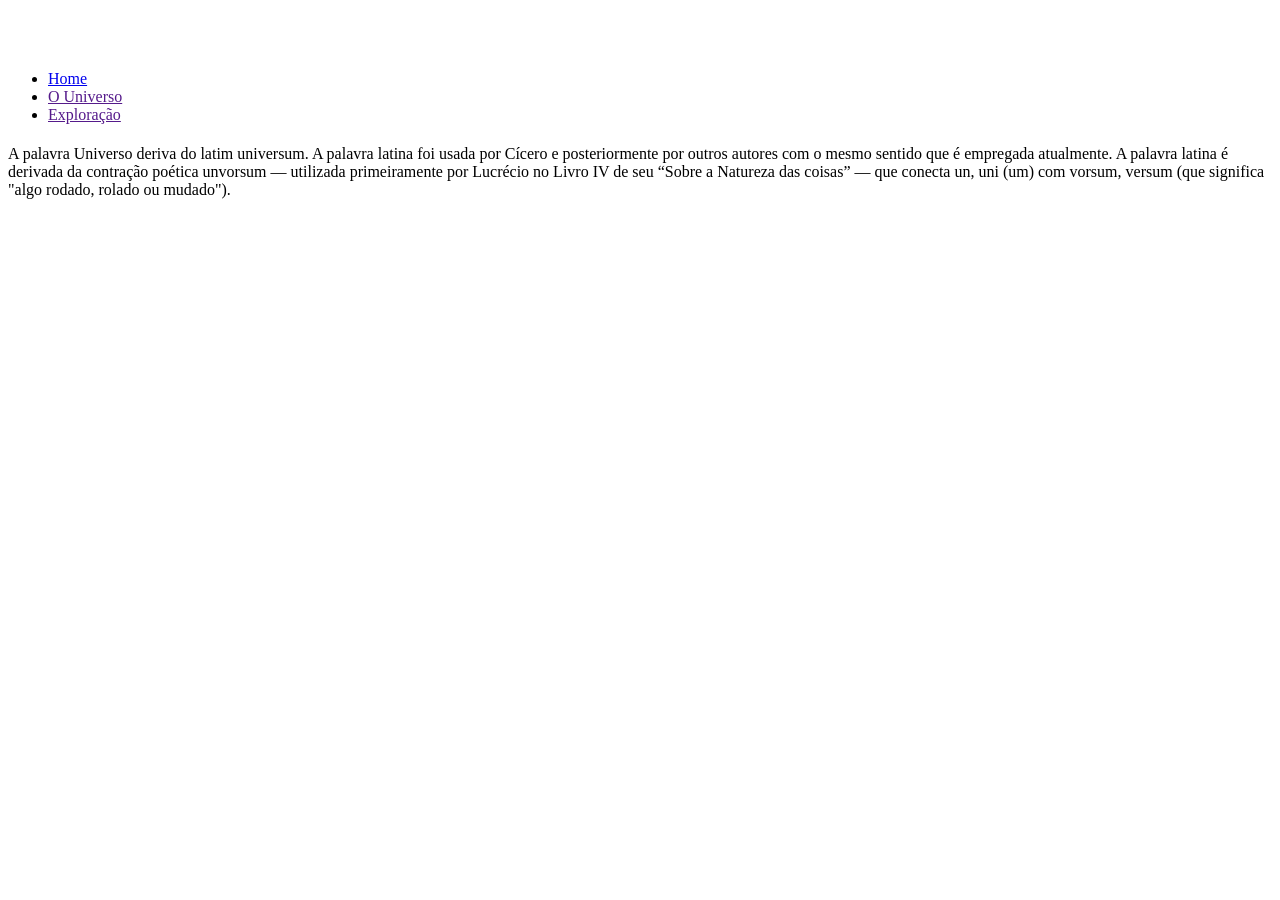
==== pages/universo.html @ 6acae5a5 "terceiro commit do HTML" ====
<!DOCTYPE html>
<html lang="pt-br">
<head>
    <meta charset="UTF-8">
    <meta name="viewport" content="width=device-width, initial-scale=1.0">
    <link rel="stylesheet" href="../styles/universo.css">
    <link rel="preconnect" href="https://fonts.googleapis.com">
    <link rel="preconnect" href="https://fonts.gstatic.com" crossorigin>
    <link href="https://fonts.googleapis.com/css2?family=Roboto:ital,wght@0,100..900;1,100..900&display=swap" rel="stylesheet">
    <title>O Universo</title>
</head>
<body>
    <header>      
        <img src="../assets/Vector.svg" alt="Logo do Universo">

        <nav>
            <ul>
                <li>                   
                    <a href="../index.html">Home</a>
                </li>
                <li>
                    <!-- cole aqui a class="ativa" e remova ela da âncora do HOME -->
                    <a href="" class="ativa">O Universo</a>
                </li>
                <li>
                    <a href="">Exploração</a>
                </li>
            </ul>
        </nav>
    </header>

    <main>
        <h1></h1>

        <p>A palavra Universo deriva do latim universum. A palavra latina foi usada por Cícero e posteriormente por outros autores com o mesmo sentido que é empregada atualmente. A palavra latina é derivada da contração poética unvorsum — utilizada primeiramente por Lucrécio no Livro IV de seu “Sobre a Natureza das coisas” — que conecta un, uni (um) com vorsum, versum (que significa "algo rodado, rolado ou mudado").</p>
    </main>
</body>
</html>
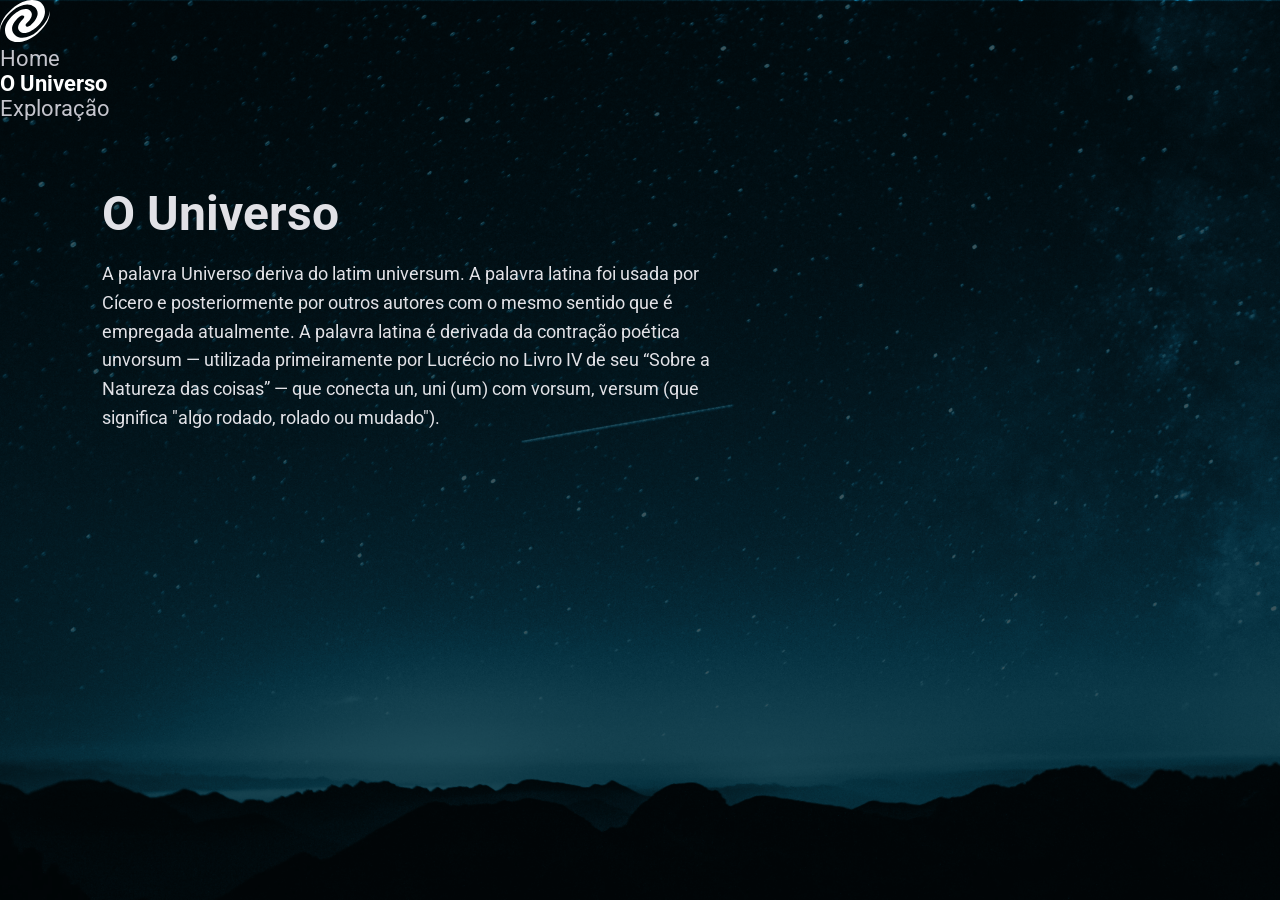
==== commit f715cdfd: "feat: desenvolvidas as páginas 1 e 2 do projeto" ====
--- a/pages/universo.html
+++ b/pages/universo.html
@@ -18,9 +18,8 @@
                 <li>                   
                     <a href="../index.html">Home</a>
                 </li>
-                <li>
-                    <!-- cole aqui a class="ativa" e remova ela da âncora do HOME -->
-                    <a href="" class="ativa">O Universo</a>
+                <li>                  
+                    <a href="../index.html" class="ativa">O Universo</a>
                 </li>
                 <li>
                     <a href="">Exploração</a>
@@ -30,7 +29,7 @@
     </header>
 
     <main>
-        <h1></h1>
+        <h1>O Universo</h1>
 
         <p>A palavra Universo deriva do latim universum. A palavra latina foi usada por Cícero e posteriormente por outros autores com o mesmo sentido que é empregada atualmente. A palavra latina é derivada da contração poética unvorsum — utilizada primeiramente por Lucrécio no Livro IV de seu “Sobre a Natureza das coisas” — que conecta un, uni (um) com vorsum, versum (que significa "algo rodado, rolado ou mudado").</p>
     </main>
--- a/styles/universo.css
+++ b/styles/universo.css
@@ -0,0 +1,48 @@
+* {
+    margin: 0;
+    padding: 0;
+    box-sizing: border-box;
+    font-family: Roboto, sans-serif;
+}
+
+body {
+    background-image: url(../assets/mountains-universe-1.png);
+    background-position: center;
+    background-size: cover;
+    background-repeat: no-repeat;
+    height: 100vh;
+}
+
+header {
+    ul{
+         
+        a{
+            font-size: 22px;
+            text-decoration: none;
+            color: #c4c4cc;
+        }
+
+        .ativa{
+            color: #FFF;
+            font-weight: 700;
+        }
+    }
+}
+
+main {
+    color: #e1e1e6;
+    margin-left: 102px;
+    margin-top: 63px;
+
+    h1 {
+        font-size: 48px;
+        line-height: 125%;
+        margin-bottom: 16px;
+    }
+
+    p {
+        font-size: 18px;
+        max-width: 648px;
+        line-height: 160%;
+    }
+}
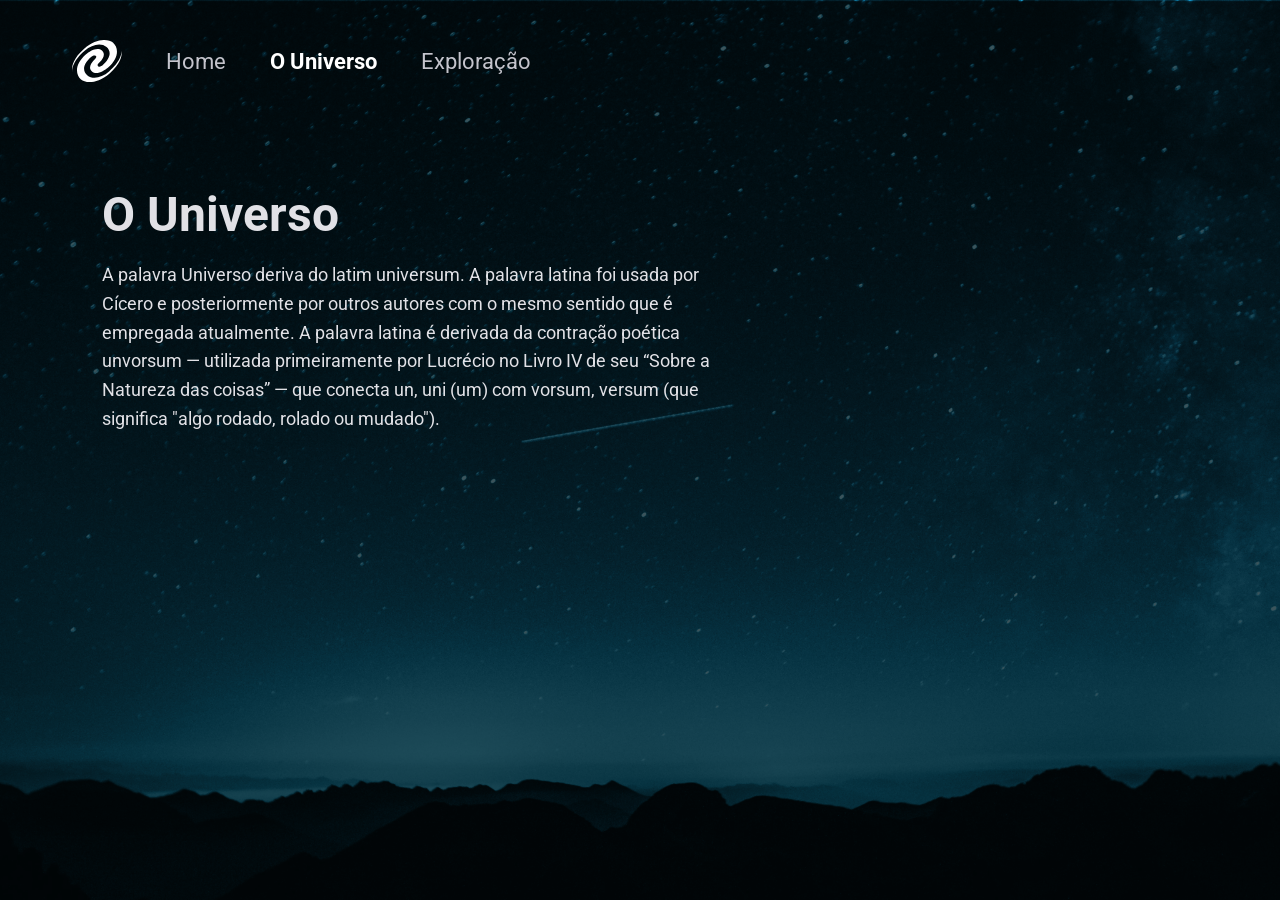
==== commit bf153c9e: "feat: desenvolvidas as páginas 1 e 2 do projeto" ====
--- a/pages/universo.html
+++ b/pages/universo.html
@@ -19,7 +19,7 @@
                     <a href="../index.html">Home</a>
                 </li>
                 <li>                  
-                    <a href="../index.html" class="ativa">O Universo</a>
+                    <a href="" class="ativa">O Universo</a>
                 </li>
                 <li>
                     <a href="">Exploração</a>
--- a/styles/universo.css
+++ b/styles/universo.css
@@ -14,20 +14,30 @@
 }
 
 header {
-    ul{
-         
-        a{
+    display: flex;
+    padding-inline: 72px;
+    gap: 44px;
+    padding-block: 40px;
+    align-items: center;
+
+    ul {
+        display: flex;
+        gap: 44px;
+        list-style: none;
+
+        a {
             font-size: 22px;
             text-decoration: none;
             color: #c4c4cc;
         }
 
-        .ativa{
-            color: #FFF;
+        .ativa {
+            color: #FFFF;
             font-weight: 700;
         }
     }
 }
+
 
 main {
     color: #e1e1e6;
